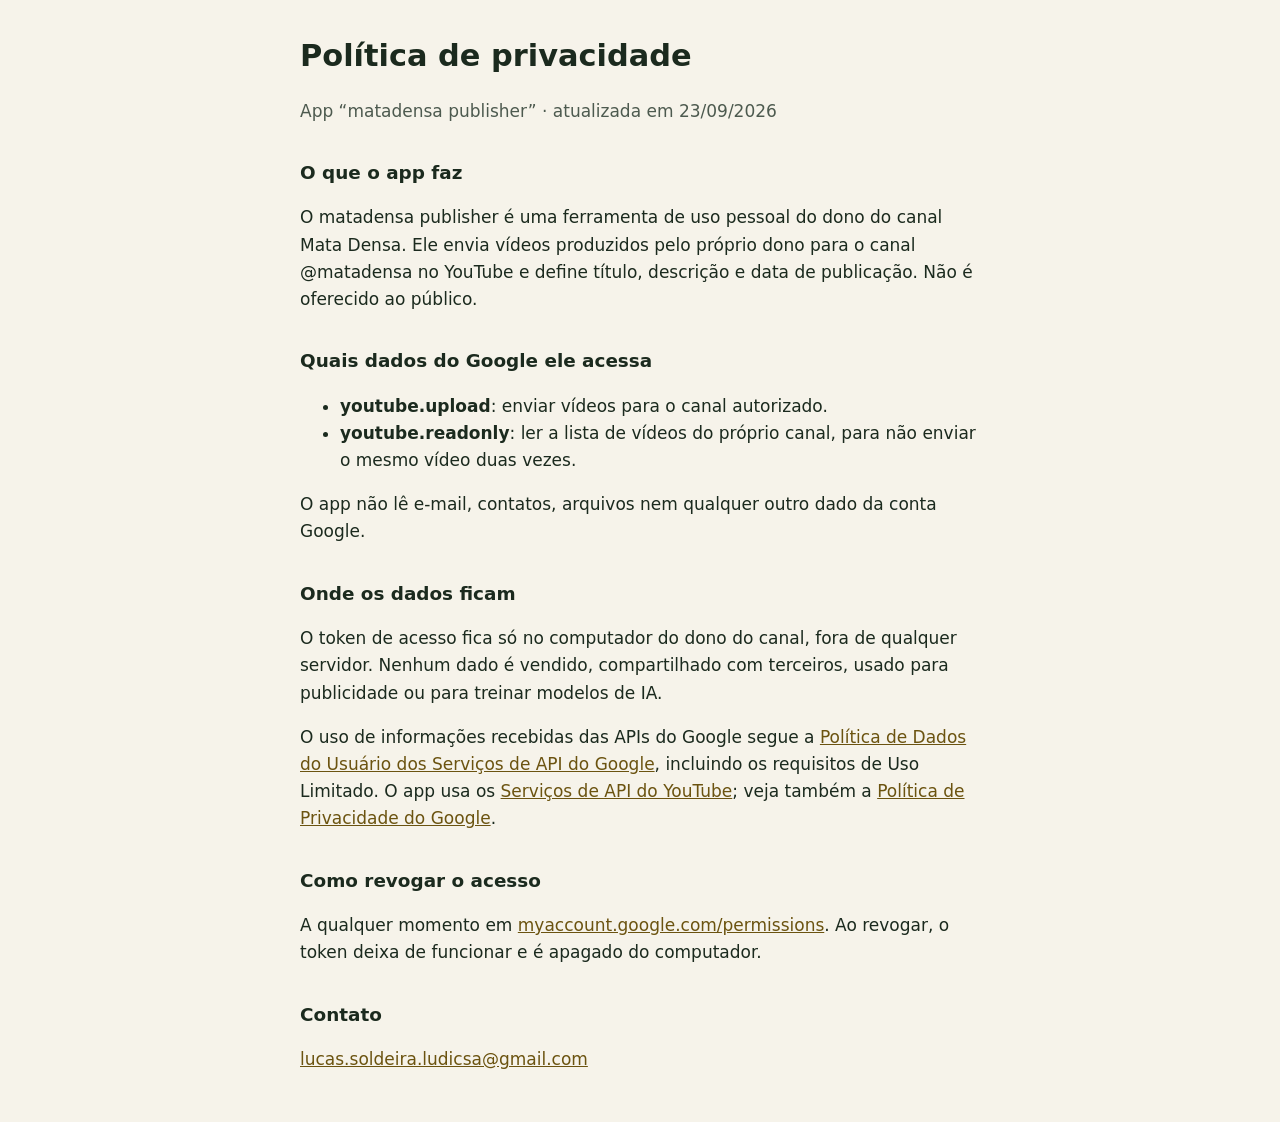
==== privacidade.html @ 131e0e63 "Homepage and privacy policy for the matadensa publisher app Co-Authored-By: Claude Opus 5.5 <noreply" ====
<!doctype html>
<html lang="pt-BR"><head><meta charset="utf-8"><meta name="viewport" content="width=device-width,initial-scale=1">
<title>Privacidade · Mata Densa</title><link rel="stylesheet" href="estilo.css"></head>
<body><main>
<h1>Política de privacidade</h1>
<p class="sub">App “matadensa publisher” · atualizada em 23/09/2026</p>

<h2>O que o app faz</h2>
<p>O matadensa publisher é uma ferramenta de uso pessoal do dono do canal Mata Densa. Ele envia vídeos produzidos pelo próprio dono para o canal @matadensa no YouTube e define título, descrição e data de publicação. Não é oferecido ao público.</p>

<h2>Quais dados do Google ele acessa</h2>
<ul>
<li><b>youtube.upload</b>: enviar vídeos para o canal autorizado.</li>
<li><b>youtube.readonly</b>: ler a lista de vídeos do próprio canal, para não enviar o mesmo vídeo duas vezes.</li>
</ul>
<p>O app não lê e-mail, contatos, arquivos nem qualquer outro dado da conta Google.</p>

<h2>Onde os dados ficam</h2>
<p>O token de acesso fica só no computador do dono do canal, fora de qualquer servidor. Nenhum dado é vendido, compartilhado com terceiros, usado para publicidade ou para treinar modelos de IA.</p>
<p>O uso de informações recebidas das APIs do Google segue a <a href="https://developers.google.com/terms/api-services-user-data-policy">Política de Dados do Usuário dos Serviços de API do Google</a>, incluindo os requisitos de Uso Limitado. O app usa os <a href="https://developers.google.com/youtube/terms/api-services-terms-of-service">Serviços de API do YouTube</a>; veja também a <a href="https://policies.google.com/privacy">Política de Privacidade do Google</a>.</p>

<h2>Como revogar o acesso</h2>
<p>A qualquer momento em <a href="https://myaccount.google.com/permissions">myaccount.google.com/permissions</a>. Ao revogar, o token deixa de funcionar e é apagado do computador.</p>

<h2>Contato</h2>
<p><a href="mailto:lucas.soldeira.ludicsa@gmail.com">lucas.soldeira.ludicsa@gmail.com</a></p>
</main></body></html>
---- estilo.css ----
:root{--bg:#0f1a12;--fg:#efe6c8;--muted:#a9b3a0;--link:#e8c96a}
@media (prefers-color-scheme: light){:root{--bg:#f6f3ea;--fg:#1b2a1e;--muted:#4d5a4f;--link:#6b5310}}
body{background:var(--bg);color:var(--fg);font:17px/1.6 system-ui,sans-serif;margin:0;padding:32px 16px}
main{max-width:680px;margin:0 auto}
h1{font-size:1.9rem;margin:0 0 .2em}
h2{font-size:1.15rem;margin-top:1.8em}
p.sub,small{color:var(--muted)}
a{color:var(--link)}
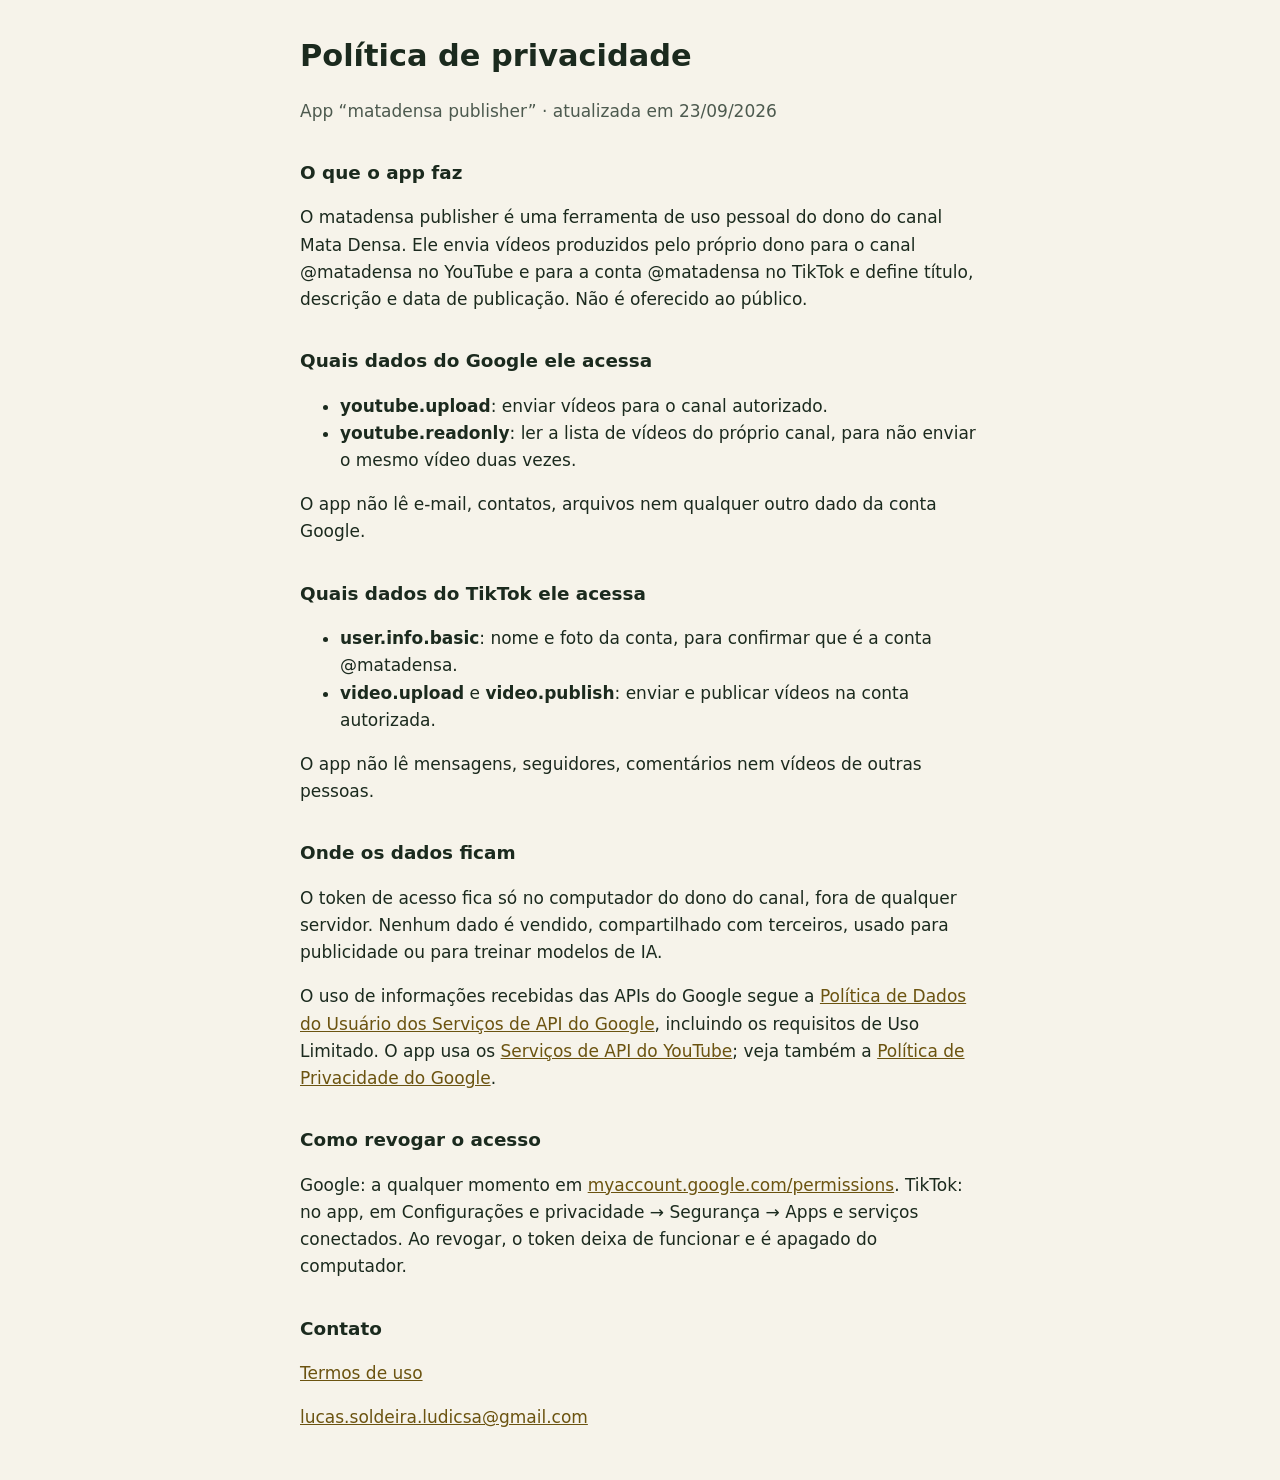
==== commit 42852ed2: "Add terms of use and cover TikTok in the privacy policy Co-Authored-By: Claude Opus 5.5 <noreply@ant" ====
--- a/privacidade.html
+++ b/privacidade.html
@@ -6,7 +6,7 @@
 <p class="sub">App “matadensa publisher” · atualizada em 23/09/2026</p>
 
 <h2>O que o app faz</h2>
-<p>O matadensa publisher é uma ferramenta de uso pessoal do dono do canal Mata Densa. Ele envia vídeos produzidos pelo próprio dono para o canal @matadensa no YouTube e define título, descrição e data de publicação. Não é oferecido ao público.</p>
+<p>O matadensa publisher é uma ferramenta de uso pessoal do dono do canal Mata Densa. Ele envia vídeos produzidos pelo próprio dono para o canal @matadensa no YouTube e para a conta @matadensa no TikTok e define título, descrição e data de publicação. Não é oferecido ao público.</p>
 
 <h2>Quais dados do Google ele acessa</h2>
 <ul>
@@ -15,13 +15,21 @@
 </ul>
 <p>O app não lê e-mail, contatos, arquivos nem qualquer outro dado da conta Google.</p>
 
+<h2>Quais dados do TikTok ele acessa</h2>
+<ul>
+<li><b>user.info.basic</b>: nome e foto da conta, para confirmar que é a conta @matadensa.</li>
+<li><b>video.upload</b> e <b>video.publish</b>: enviar e publicar vídeos na conta autorizada.</li>
+</ul>
+<p>O app não lê mensagens, seguidores, comentários nem vídeos de outras pessoas.</p>
+
 <h2>Onde os dados ficam</h2>
 <p>O token de acesso fica só no computador do dono do canal, fora de qualquer servidor. Nenhum dado é vendido, compartilhado com terceiros, usado para publicidade ou para treinar modelos de IA.</p>
 <p>O uso de informações recebidas das APIs do Google segue a <a href="https://developers.google.com/terms/api-services-user-data-policy">Política de Dados do Usuário dos Serviços de API do Google</a>, incluindo os requisitos de Uso Limitado. O app usa os <a href="https://developers.google.com/youtube/terms/api-services-terms-of-service">Serviços de API do YouTube</a>; veja também a <a href="https://policies.google.com/privacy">Política de Privacidade do Google</a>.</p>
 
 <h2>Como revogar o acesso</h2>
-<p>A qualquer momento em <a href="https://myaccount.google.com/permissions">myaccount.google.com/permissions</a>. Ao revogar, o token deixa de funcionar e é apagado do computador.</p>
+<p>Google: a qualquer momento em <a href="https://myaccount.google.com/permissions">myaccount.google.com/permissions</a>. TikTok: no app, em Configurações e privacidade → Segurança → Apps e serviços conectados. Ao revogar, o token deixa de funcionar e é apagado do computador.</p>
 
 <h2>Contato</h2>
+<p><a href="termos.html">Termos de uso</a></p>
 <p><a href="mailto:lucas.soldeira.ludicsa@gmail.com">lucas.soldeira.ludicsa@gmail.com</a></p>
 </main></body></html>
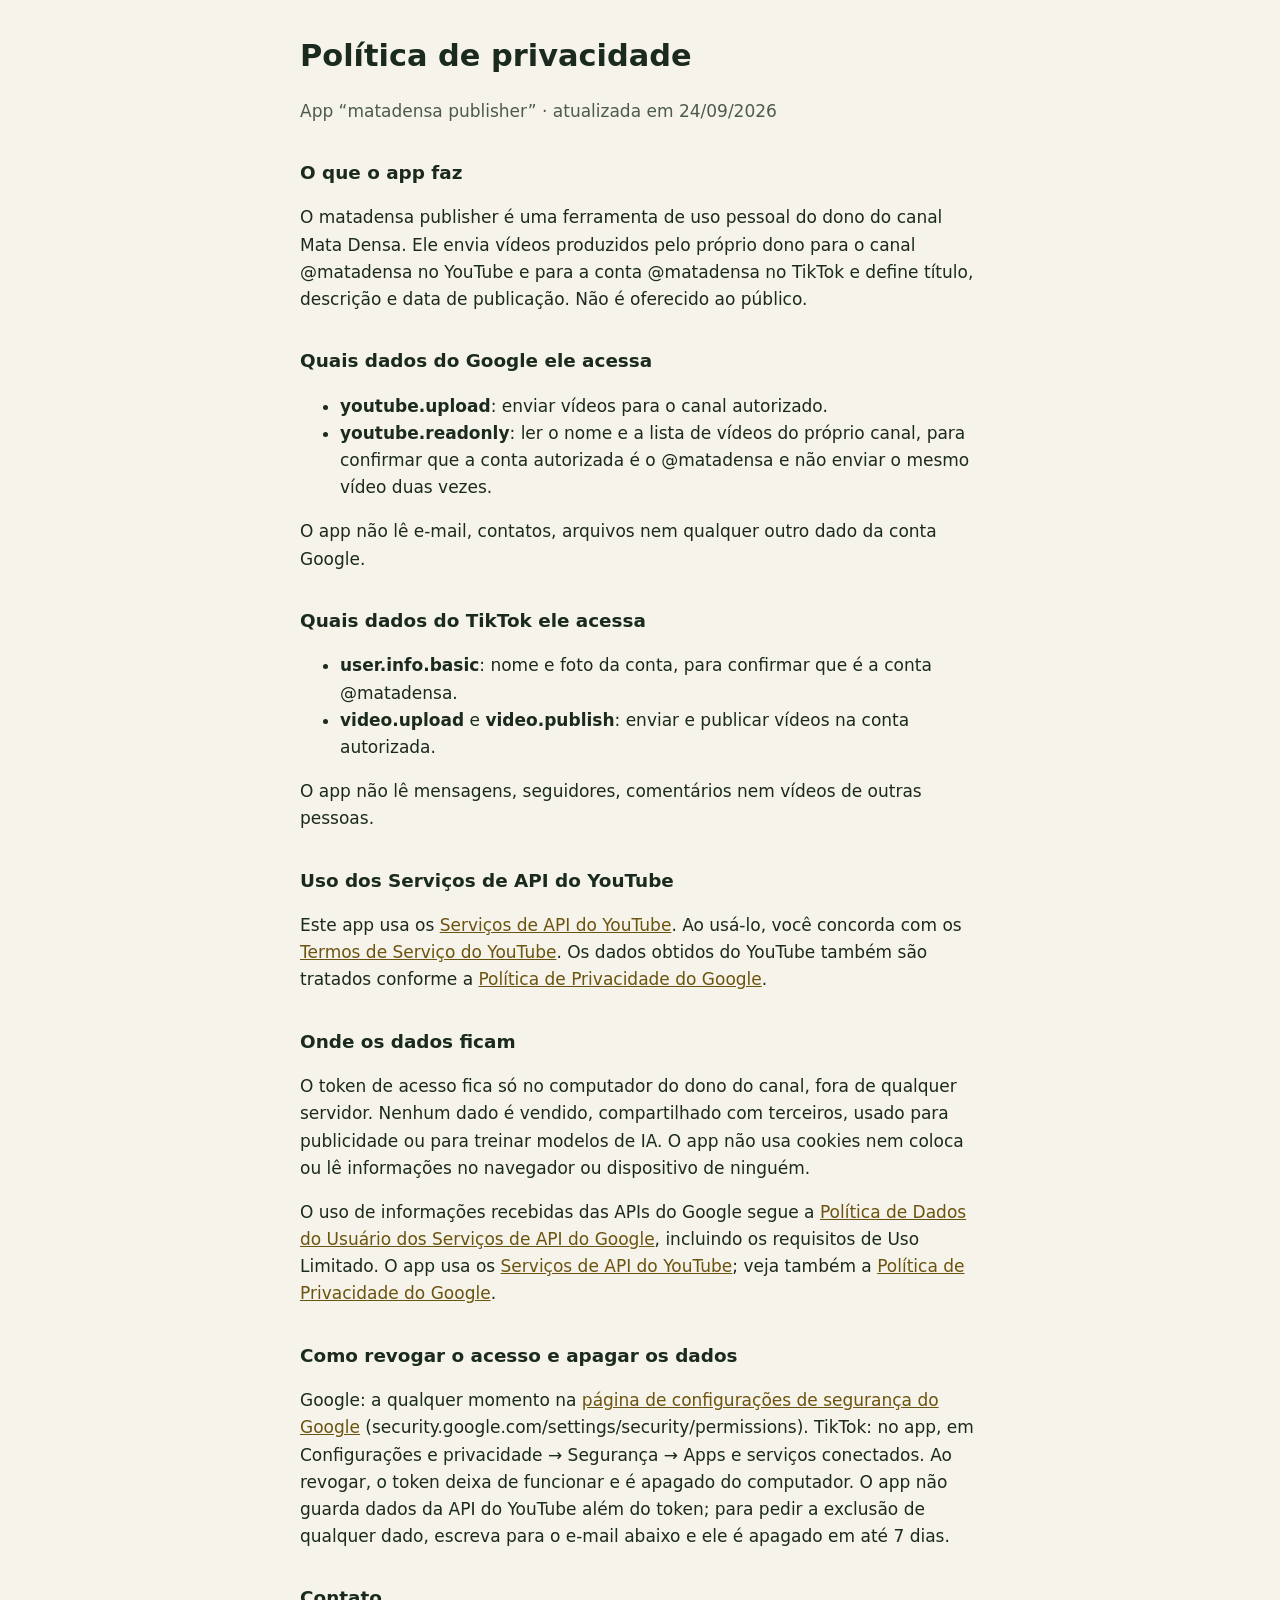
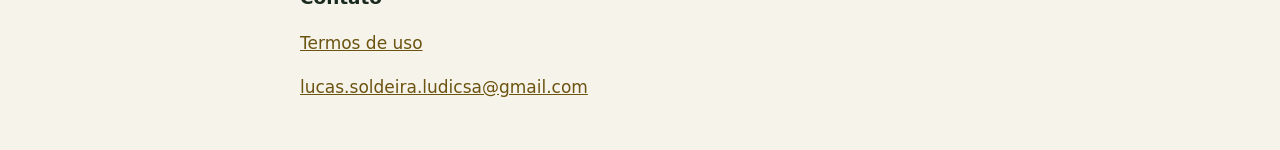
==== commit 3debcccb: "Spell out YouTube API terms, cookies, revocation and deletion for the API audit Co-Authored-By: Clau" ====
--- a/privacidade.html
+++ b/privacidade.html
@@ -3,7 +3,7 @@
 <title>Privacidade · Mata Densa</title><link rel="stylesheet" href="estilo.css"></head>
 <body><main>
 <h1>Política de privacidade</h1>
-<p class="sub">App “matadensa publisher” · atualizada em 23/09/2026</p>
+<p class="sub">App “matadensa publisher” · atualizada em 24/09/2026</p>
 
 <h2>O que o app faz</h2>
 <p>O matadensa publisher é uma ferramenta de uso pessoal do dono do canal Mata Densa. Ele envia vídeos produzidos pelo próprio dono para o canal @matadensa no YouTube e para a conta @matadensa no TikTok e define título, descrição e data de publicação. Não é oferecido ao público.</p>
@@ -11,7 +11,7 @@
 <h2>Quais dados do Google ele acessa</h2>
 <ul>
 <li><b>youtube.upload</b>: enviar vídeos para o canal autorizado.</li>
-<li><b>youtube.readonly</b>: ler a lista de vídeos do próprio canal, para não enviar o mesmo vídeo duas vezes.</li>
+<li><b>youtube.readonly</b>: ler o nome e a lista de vídeos do próprio canal, para confirmar que a conta autorizada é o @matadensa e não enviar o mesmo vídeo duas vezes.</li>
 </ul>
 <p>O app não lê e-mail, contatos, arquivos nem qualquer outro dado da conta Google.</p>
 
@@ -22,12 +22,15 @@
 </ul>
 <p>O app não lê mensagens, seguidores, comentários nem vídeos de outras pessoas.</p>
 
+<h2>Uso dos Serviços de API do YouTube</h2>
+<p>Este app usa os <a href="https://developers.google.com/youtube/terms/api-services-terms-of-service">Serviços de API do YouTube</a>. Ao usá-lo, você concorda com os <a href="https://www.youtube.com/t/terms">Termos de Serviço do YouTube</a>. Os dados obtidos do YouTube também são tratados conforme a <a href="https://policies.google.com/privacy">Política de Privacidade do Google</a>.</p>
+
 <h2>Onde os dados ficam</h2>
-<p>O token de acesso fica só no computador do dono do canal, fora de qualquer servidor. Nenhum dado é vendido, compartilhado com terceiros, usado para publicidade ou para treinar modelos de IA.</p>
+<p>O token de acesso fica só no computador do dono do canal, fora de qualquer servidor. Nenhum dado é vendido, compartilhado com terceiros, usado para publicidade ou para treinar modelos de IA. O app não usa cookies nem coloca ou lê informações no navegador ou dispositivo de ninguém.</p>
 <p>O uso de informações recebidas das APIs do Google segue a <a href="https://developers.google.com/terms/api-services-user-data-policy">Política de Dados do Usuário dos Serviços de API do Google</a>, incluindo os requisitos de Uso Limitado. O app usa os <a href="https://developers.google.com/youtube/terms/api-services-terms-of-service">Serviços de API do YouTube</a>; veja também a <a href="https://policies.google.com/privacy">Política de Privacidade do Google</a>.</p>
 
-<h2>Como revogar o acesso</h2>
-<p>Google: a qualquer momento em <a href="https://myaccount.google.com/permissions">myaccount.google.com/permissions</a>. TikTok: no app, em Configurações e privacidade → Segurança → Apps e serviços conectados. Ao revogar, o token deixa de funcionar e é apagado do computador.</p>
+<h2>Como revogar o acesso e apagar os dados</h2>
+<p>Google: a qualquer momento na <a href="https://security.google.com/settings/security/permissions">página de configurações de segurança do Google</a> (security.google.com/settings/security/permissions). TikTok: no app, em Configurações e privacidade → Segurança → Apps e serviços conectados. Ao revogar, o token deixa de funcionar e é apagado do computador. O app não guarda dados da API do YouTube além do token; para pedir a exclusão de qualquer dado, escreva para o e-mail abaixo e ele é apagado em até 7 dias.</p>
 
 <h2>Contato</h2>
 <p><a href="termos.html">Termos de uso</a></p>
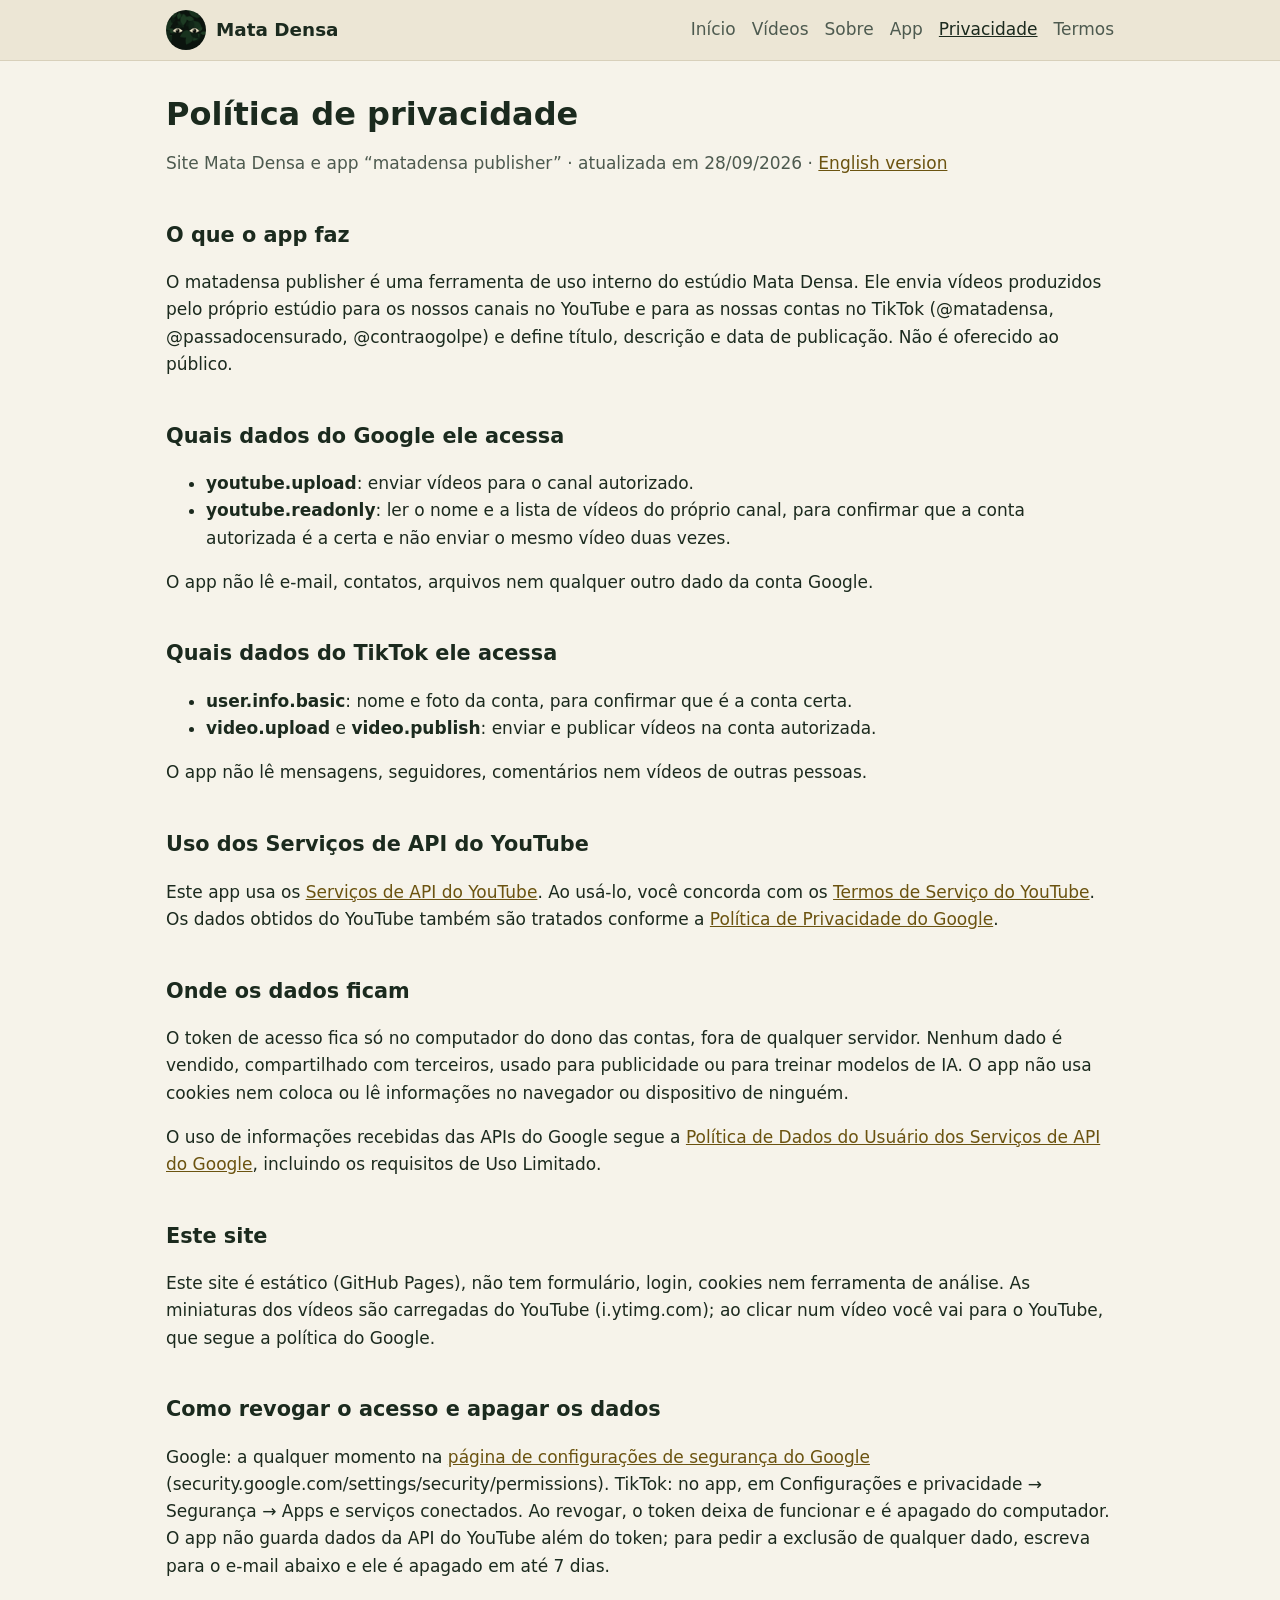
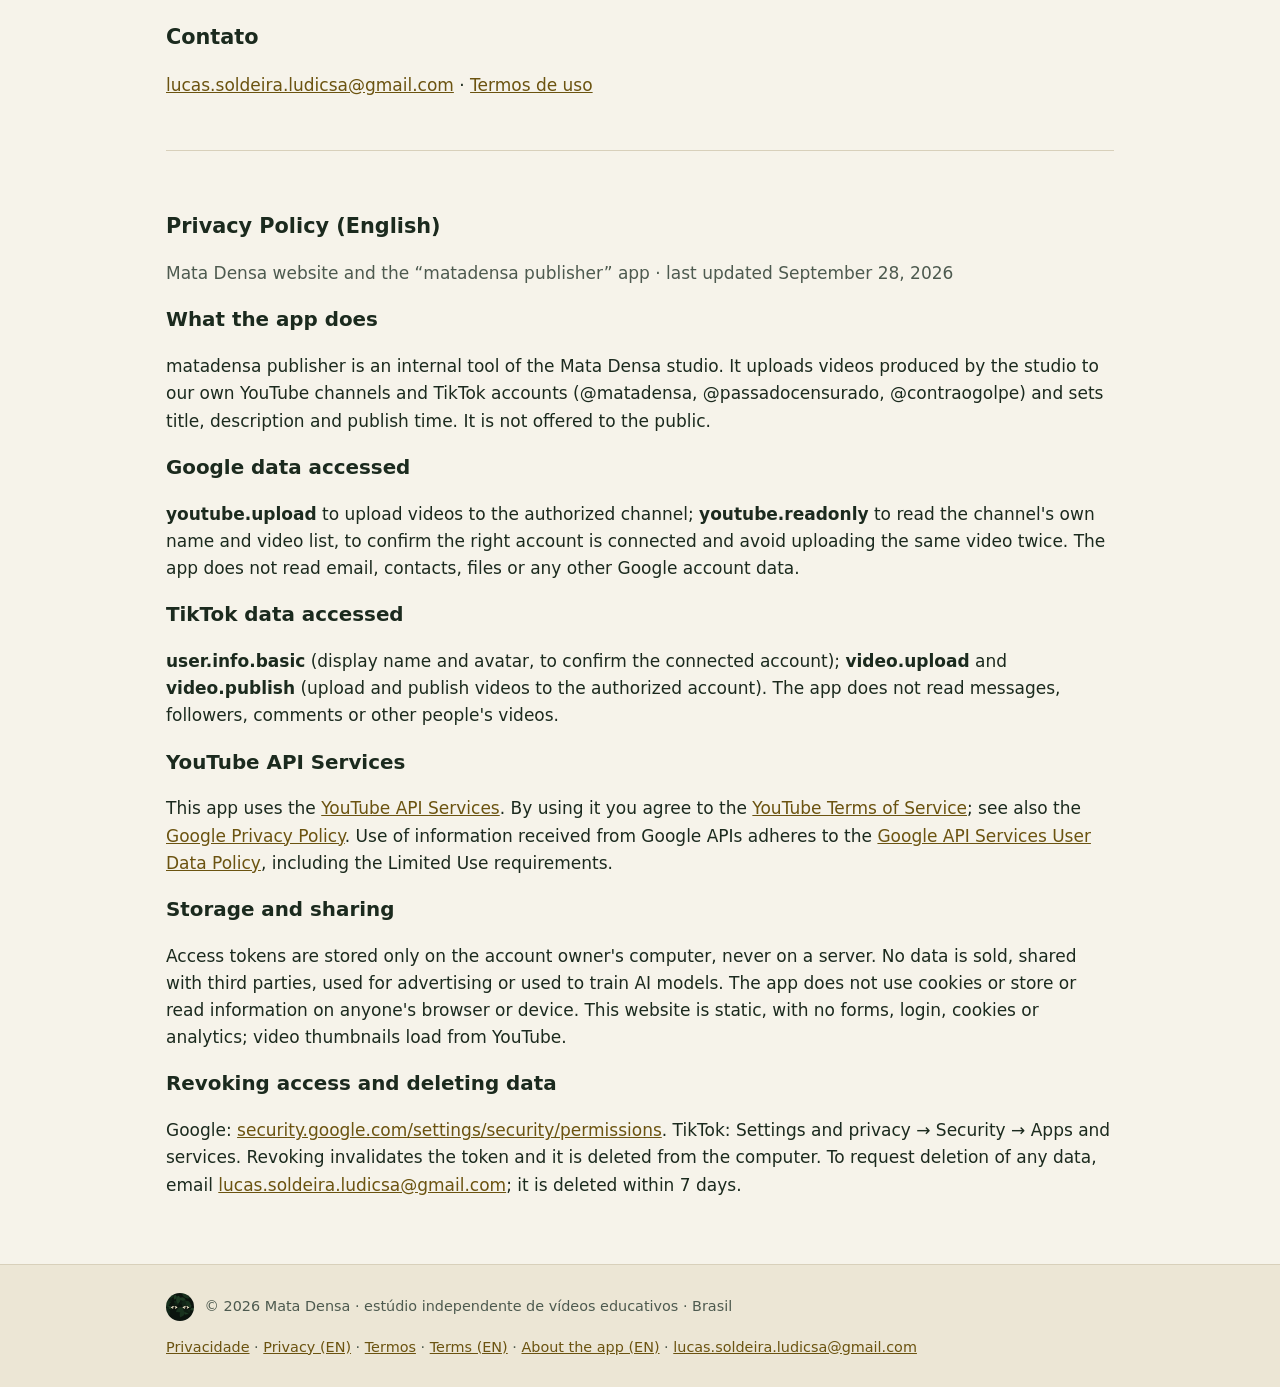
==== commit 679664e6: "Full site: videos, about and app pages; favicon matches the app icon" ====
--- a/privacidade.html
+++ b/privacidade.html
@@ -1,38 +1,99 @@
 <!doctype html>
 <html lang="pt-BR"><head><meta charset="utf-8"><meta name="viewport" content="width=device-width,initial-scale=1">
-<title>Privacidade · Mata Densa</title><link rel="stylesheet" href="estilo.css"></head>
-<body><main>
+<title>Privacidade · Mata Densa</title>
+<meta name="description" content="Mata Densa: vídeos educativos em português sobre a natureza, a história e os golpes que marcaram o Brasil e o mundo.">
+<link rel="icon" href="favicon.ico" sizes="any">
+<link rel="icon" type="image/png" sizes="32x32" href="favicon-32.png">
+<link rel="icon" type="image/png" sizes="192x192" href="img/icone-192.png">
+<link rel="apple-touch-icon" href="apple-touch-icon.png">
+<meta property="og:image" content="https://lucasludicsa.github.io/matadensa/img/icone-512.png">
+<link rel="stylesheet" href="estilo.css"></head>
+<body>
+<header class="topo"><div class="faixa">
+<a class="marca" href="index.html"><img src="img/icone-192.png" alt="" width="40" height="40">Mata Densa</a>
+<nav><a href="index.html">Início</a><a href="videos.html">Vídeos</a><a href="sobre.html">Sobre</a><a href="app.html">App</a><a href="privacidade.html" aria-current=page>Privacidade</a><a href="termos.html">Termos</a></nav></div></header>
+<main>
+
 <h1>Política de privacidade</h1>
-<p class="sub">App “matadensa publisher” · atualizada em 24/09/2026</p>
+<p class="sub">Site Mata Densa e app “matadensa publisher” · atualizada em 28/09/2026 · <a href="#en">English version</a></p>
 
 <h2>O que o app faz</h2>
-<p>O matadensa publisher é uma ferramenta de uso pessoal do dono do canal Mata Densa. Ele envia vídeos produzidos pelo próprio dono para o canal @matadensa no YouTube e para a conta @matadensa no TikTok e define título, descrição e data de publicação. Não é oferecido ao público.</p>
+<p>O matadensa publisher é uma ferramenta de uso interno do estúdio Mata Densa. Ele envia vídeos produzidos pelo próprio
+estúdio para os nossos canais no YouTube e para as nossas contas no TikTok (@matadensa, @passadocensurado, @contraogolpe)
+e define título, descrição e data de publicação. Não é oferecido ao público.</p>
 
 <h2>Quais dados do Google ele acessa</h2>
 <ul>
 <li><b>youtube.upload</b>: enviar vídeos para o canal autorizado.</li>
-<li><b>youtube.readonly</b>: ler o nome e a lista de vídeos do próprio canal, para confirmar que a conta autorizada é o @matadensa e não enviar o mesmo vídeo duas vezes.</li>
+<li><b>youtube.readonly</b>: ler o nome e a lista de vídeos do próprio canal, para confirmar que a conta autorizada é a
+certa e não enviar o mesmo vídeo duas vezes.</li>
 </ul>
 <p>O app não lê e-mail, contatos, arquivos nem qualquer outro dado da conta Google.</p>
 
 <h2>Quais dados do TikTok ele acessa</h2>
 <ul>
-<li><b>user.info.basic</b>: nome e foto da conta, para confirmar que é a conta @matadensa.</li>
+<li><b>user.info.basic</b>: nome e foto da conta, para confirmar que é a conta certa.</li>
 <li><b>video.upload</b> e <b>video.publish</b>: enviar e publicar vídeos na conta autorizada.</li>
 </ul>
 <p>O app não lê mensagens, seguidores, comentários nem vídeos de outras pessoas.</p>
 
 <h2>Uso dos Serviços de API do YouTube</h2>
-<p>Este app usa os <a href="https://developers.google.com/youtube/terms/api-services-terms-of-service">Serviços de API do YouTube</a>. Ao usá-lo, você concorda com os <a href="https://www.youtube.com/t/terms">Termos de Serviço do YouTube</a>. Os dados obtidos do YouTube também são tratados conforme a <a href="https://policies.google.com/privacy">Política de Privacidade do Google</a>.</p>
+<p>Este app usa os <a href="https://developers.google.com/youtube/terms/api-services-terms-of-service">Serviços de API do YouTube</a>.
+Ao usá-lo, você concorda com os <a href="https://www.youtube.com/t/terms">Termos de Serviço do YouTube</a>. Os dados obtidos do
+YouTube também são tratados conforme a <a href="https://policies.google.com/privacy">Política de Privacidade do Google</a>.</p>
 
 <h2>Onde os dados ficam</h2>
-<p>O token de acesso fica só no computador do dono do canal, fora de qualquer servidor. Nenhum dado é vendido, compartilhado com terceiros, usado para publicidade ou para treinar modelos de IA. O app não usa cookies nem coloca ou lê informações no navegador ou dispositivo de ninguém.</p>
-<p>O uso de informações recebidas das APIs do Google segue a <a href="https://developers.google.com/terms/api-services-user-data-policy">Política de Dados do Usuário dos Serviços de API do Google</a>, incluindo os requisitos de Uso Limitado. O app usa os <a href="https://developers.google.com/youtube/terms/api-services-terms-of-service">Serviços de API do YouTube</a>; veja também a <a href="https://policies.google.com/privacy">Política de Privacidade do Google</a>.</p>
+<p>O token de acesso fica só no computador do dono das contas, fora de qualquer servidor. Nenhum dado é vendido,
+compartilhado com terceiros, usado para publicidade ou para treinar modelos de IA. O app não usa cookies nem coloca ou lê
+informações no navegador ou dispositivo de ninguém.</p>
+<p>O uso de informações recebidas das APIs do Google segue a <a href="https://developers.google.com/terms/api-services-user-data-policy">Política
+de Dados do Usuário dos Serviços de API do Google</a>, incluindo os requisitos de Uso Limitado.</p>
+
+<h2>Este site</h2>
+<p>Este site é estático (GitHub Pages), não tem formulário, login, cookies nem ferramenta de análise. As miniaturas dos
+vídeos são carregadas do YouTube (i.ytimg.com); ao clicar num vídeo você vai para o YouTube, que segue a política do Google.</p>
 
 <h2>Como revogar o acesso e apagar os dados</h2>
-<p>Google: a qualquer momento na <a href="https://security.google.com/settings/security/permissions">página de configurações de segurança do Google</a> (security.google.com/settings/security/permissions). TikTok: no app, em Configurações e privacidade → Segurança → Apps e serviços conectados. Ao revogar, o token deixa de funcionar e é apagado do computador. O app não guarda dados da API do YouTube além do token; para pedir a exclusão de qualquer dado, escreva para o e-mail abaixo e ele é apagado em até 7 dias.</p>
+<p>Google: a qualquer momento na <a href="https://security.google.com/settings/security/permissions">página de configurações de
+segurança do Google</a> (security.google.com/settings/security/permissions). TikTok: no app, em Configurações e privacidade →
+Segurança → Apps e serviços conectados. Ao revogar, o token deixa de funcionar e é apagado do computador. O app não guarda
+dados da API do YouTube além do token; para pedir a exclusão de qualquer dado, escreva para o e-mail abaixo e ele é apagado em até 7 dias.</p>
 
 <h2>Contato</h2>
-<p><a href="termos.html">Termos de uso</a></p>
-<p><a href="mailto:lucas.soldeira.ludicsa@gmail.com">lucas.soldeira.ludicsa@gmail.com</a></p>
-</main></body></html>
+<p><a href="mailto:lucas.soldeira.ludicsa@gmail.com">lucas.soldeira.ludicsa@gmail.com</a> · <a href="termos.html">Termos de uso</a></p>
+
+<section class="en" lang="en" id="en">
+<h2>Privacy Policy (English)</h2>
+<p class="sub">Mata Densa website and the “matadensa publisher” app · last updated September 28, 2026</p>
+<h3>What the app does</h3>
+<p>matadensa publisher is an internal tool of the Mata Densa studio. It uploads videos produced by the studio to our own
+YouTube channels and TikTok accounts (@matadensa, @passadocensurado, @contraogolpe) and sets title, description and publish time.
+It is not offered to the public.</p>
+<h3>Google data accessed</h3>
+<p><b>youtube.upload</b> to upload videos to the authorized channel; <b>youtube.readonly</b> to read the channel's own name and
+video list, to confirm the right account is connected and avoid uploading the same video twice. The app does not read email,
+contacts, files or any other Google account data.</p>
+<h3>TikTok data accessed</h3>
+<p><b>user.info.basic</b> (display name and avatar, to confirm the connected account); <b>video.upload</b> and <b>video.publish</b>
+(upload and publish videos to the authorized account). The app does not read messages, followers, comments or other people's videos.</p>
+<h3>YouTube API Services</h3>
+<p>This app uses the <a href="https://developers.google.com/youtube/terms/api-services-terms-of-service">YouTube API Services</a>.
+By using it you agree to the <a href="https://www.youtube.com/t/terms">YouTube Terms of Service</a>; see also the
+<a href="https://policies.google.com/privacy">Google Privacy Policy</a>. Use of information received from Google APIs adheres to the
+<a href="https://developers.google.com/terms/api-services-user-data-policy">Google API Services User Data Policy</a>, including the Limited Use requirements.</p>
+<h3>Storage and sharing</h3>
+<p>Access tokens are stored only on the account owner's computer, never on a server. No data is sold, shared with third parties,
+used for advertising or used to train AI models. The app does not use cookies or store or read information on anyone's browser or device.
+This website is static, with no forms, login, cookies or analytics; video thumbnails load from YouTube.</p>
+<h3>Revoking access and deleting data</h3>
+<p>Google: <a href="https://security.google.com/settings/security/permissions">security.google.com/settings/security/permissions</a>.
+TikTok: Settings and privacy → Security → Apps and services. Revoking invalidates the token and it is deleted from the computer.
+To request deletion of any data, email <a href="mailto:lucas.soldeira.ludicsa@gmail.com">lucas.soldeira.ludicsa@gmail.com</a>; it is deleted within 7 days.</p>
+</section>
+
+</main>
+<footer><div class="faixa">
+<p><img src="img/icone-192.png" alt="" width="28" height="28"> © 2026 Mata Densa · estúdio independente de vídeos educativos · Brasil</p>
+<p><a href="privacidade.html">Privacidade</a> · <a href="privacidade.html#en">Privacy (EN)</a> · <a href="termos.html">Termos</a> · <a href="termos.html#en">Terms (EN)</a> · <a href="app.html#en">About the app (EN)</a> · <a href="mailto:lucas.soldeira.ludicsa@gmail.com">lucas.soldeira.ludicsa@gmail.com</a></p>
+</div></footer>
+</body></html>
--- a/estilo.css
+++ b/estilo.css
@@ -1,8 +1,42 @@
-:root{--bg:#0f1a12;--fg:#efe6c8;--muted:#a9b3a0;--link:#e8c96a}
-@media (prefers-color-scheme: light){:root{--bg:#f6f3ea;--fg:#1b2a1e;--muted:#4d5a4f;--link:#6b5310}}
-body{background:var(--bg);color:var(--fg);font:17px/1.6 system-ui,sans-serif;margin:0;padding:32px 16px}
-main{max-width:680px;margin:0 auto}
-h1{font-size:1.9rem;margin:0 0 .2em}
-h2{font-size:1.15rem;margin-top:1.8em}
-p.sub,small{color:var(--muted)}
+:root{--bg:#0c1510;--bg2:#13211a;--fg:#efe6c8;--muted:#a9b3a0;--link:#e8c96a;--borda:#23352a}
+@media (prefers-color-scheme: light){:root{--bg:#f6f3ea;--bg2:#ece6d5;--fg:#1b2a1e;--muted:#4d5a4f;--link:#6b5310;--borda:#d8d0bb}}
+*{box-sizing:border-box}
+body{background:var(--bg);color:var(--fg);font:17px/1.6 system-ui,sans-serif;margin:0}
 a{color:var(--link)}
+.faixa,main{max-width:980px;margin:0 auto;padding:0 16px}
+main{padding-top:24px;padding-bottom:48px}
+.topo{border-bottom:1px solid var(--borda);background:var(--bg2)}
+.topo .faixa{display:flex;flex-wrap:wrap;align-items:center;justify-content:space-between;gap:8px 24px;padding-top:10px;padding-bottom:10px}
+.marca{display:flex;align-items:center;gap:10px;font-weight:700;font-size:1.15rem;color:var(--fg);text-decoration:none}
+.marca img,footer img,.canal img{border-radius:50%}
+nav{display:flex;flex-wrap:wrap;gap:4px 16px}
+nav a{text-decoration:none;color:var(--muted)}
+nav a[aria-current],nav a:hover{color:var(--fg);text-decoration:underline}
+h1{font-size:2rem;margin:.3em 0 .2em;line-height:1.2}
+h1 .ic{vertical-align:middle;border-radius:12px;margin-right:6px}
+h2{font-size:1.3rem;margin-top:2em}
+h3{margin:.2em 0}
+.sub,.data{color:var(--muted)}
+.heroi{display:flex;gap:28px;align-items:center;flex-wrap:wrap;padding:16px 0}
+.heroi>img{border-radius:24px;flex:none}
+.heroi>div{flex:1 1 320px}
+.botao{display:inline-block;background:var(--link);color:var(--bg);padding:8px 18px;border-radius:8px;text-decoration:none;font-weight:600;margin:4px 8px 4px 0}
+.botao.sec{background:none;color:var(--link);border:1px solid var(--link)}
+.canais{display:grid;gap:14px;grid-template-columns:repeat(auto-fit,minmax(280px,1fr))}
+.canal{display:flex;gap:14px;background:var(--bg2);border:1px solid var(--borda);border-radius:12px;padding:14px}
+.canal img{flex:none}
+.canal p{margin:.3em 0;font-size:.95rem}
+.links{font-size:.9rem}
+.grade{display:grid;gap:16px;grid-template-columns:repeat(auto-fill,minmax(150px,1fr));margin-top:14px}
+.video{color:var(--fg);text-decoration:none;display:flex;flex-direction:column;gap:4px}
+.thumb{position:relative;display:block;aspect-ratio:16/9;overflow:hidden;border-radius:10px;background:#000}
+.video.curto .thumb{aspect-ratio:9/16}
+.thumb img{width:100%;height:100%;object-fit:cover;display:block}
+.dur{position:absolute;right:6px;bottom:6px;background:rgba(0,0,0,.75);color:#fff;font-size:.75rem;padding:1px 6px;border-radius:4px}
+.tit{font-size:.9rem;line-height:1.35}
+.data{font-size:.8rem}
+.video:hover .tit{text-decoration:underline}
+.passos li{margin-bottom:.6em}
+.en{margin-top:3em;padding-top:1em;border-top:1px solid var(--borda)}
+footer{border-top:1px solid var(--borda);background:var(--bg2);color:var(--muted);font-size:.9rem;padding:14px 0}
+footer img{vertical-align:middle;margin-right:6px}
